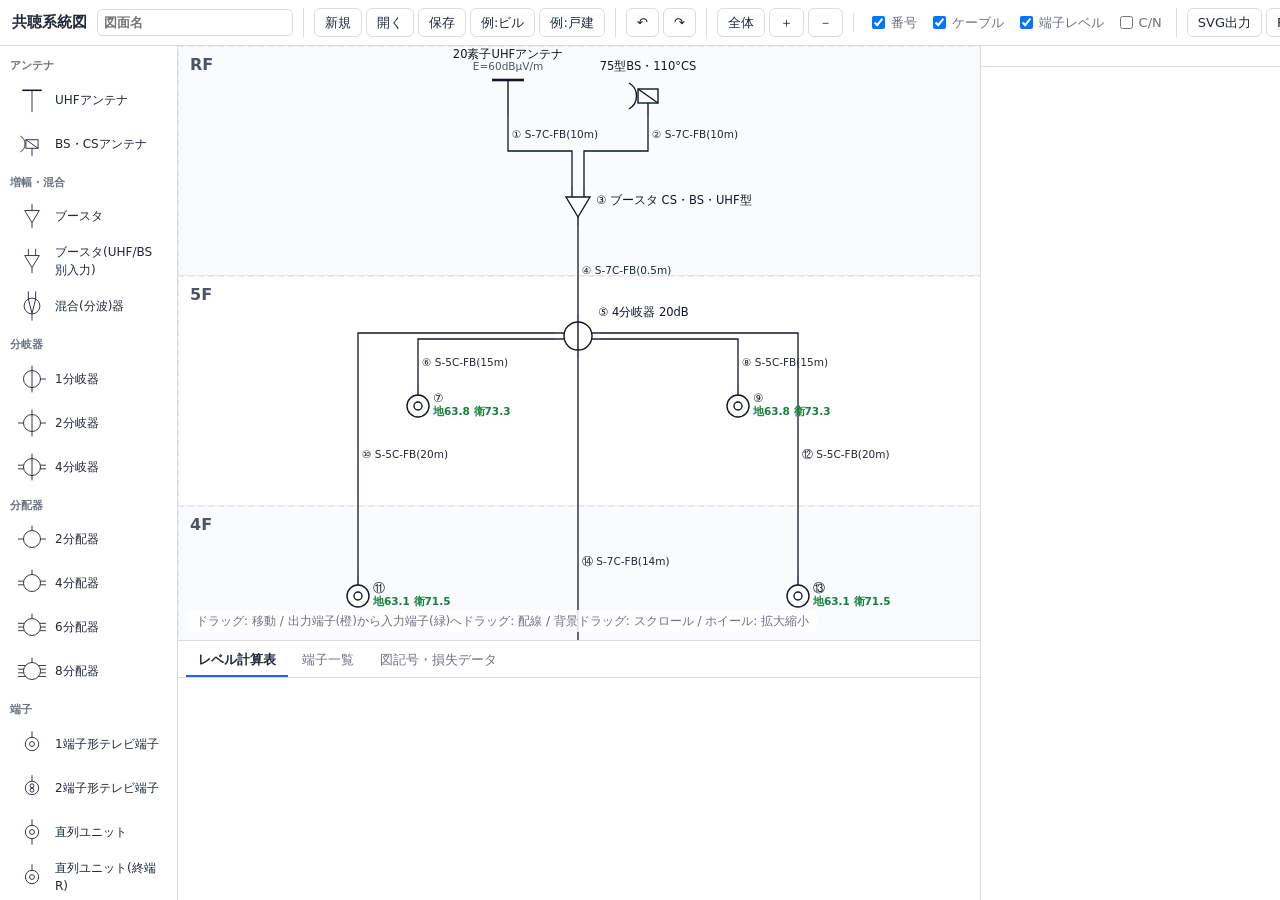
==== index.html @ 1d6944bb "共聴系統図エディタ 初版 テレビ共同受信設備の系統図を描き、端子レベルと C/N を計算するブラウザアプリ。 図記号は国交省 公共建築設備工事標準図(JIS C 0303 準拠)、計算は JEITA " ====
<!doctype html>
<html lang="ja">
<head>
<meta charset="utf-8">
<meta name="viewport" content="width=device-width, initial-scale=1">
<title>共聴系統図エディタ</title>
<link rel="stylesheet" href="style.css?v=9">
</head>
<body>
<header id="toolbar">
  <div class="brand">共聴系統図</div>
  <input id="docTitle" class="title-input" placeholder="図面名">
  <div class="tb-group">
    <button data-act="new" title="新規">新規</button>
    <button data-act="open" title="JSONファイルを開く">開く</button>
    <button data-act="save" title="JSONで保存">保存</button>
    <button data-act="sample" title="サンプル: ビル共同受信 5階新設(JEITA 3-7)">例:ビル</button>
    <button data-act="sample2" title="サンプル: ホーム共同受信 C/N計算例(JEITA 3-8)">例:戸建</button>
  </div>
  <div class="tb-group">
    <button data-act="undo" title="元に戻す (Ctrl+Z)">↶</button>
    <button data-act="redo" title="やり直し (Ctrl+Y)">↷</button>
  </div>
  <div class="tb-group">
    <button data-act="fit" title="全体表示">全体</button>
    <button data-act="zoomin" title="拡大">＋</button>
    <button data-act="zoomout" title="縮小">－</button>
  </div>
  <div class="tb-group">
    <label class="chk"><input type="checkbox" id="showNum" checked>番号</label>
    <label class="chk"><input type="checkbox" id="showCable" checked>ケーブル</label>
    <label class="chk"><input type="checkbox" id="showLvl" checked>端子レベル</label>
    <label class="chk"><input type="checkbox" id="showCN">C/N</label>
  </div>
  <div class="tb-group right">
    <button data-act="svg">SVG出力</button>
    <button data-act="png">PNG出力</button>
    <button data-act="print">印刷</button>
  </div>
  <input type="file" id="fileInput" accept=".json,application/json" hidden>
</header>

<main id="layout">
  <aside id="palette" aria-label="部品"></aside>

  <section id="center">
    <div id="canvasWrap">
      <svg id="canvas" xmlns="http://www.w3.org/2000/svg">
        <g id="viewport"><g id="world"></g><g id="overlay"></g></g>
      </svg>
      <div id="hint"></div>
    </div>
    <div id="bottom">
      <nav class="tabs">
        <button data-tab="calc" class="on">レベル計算表</button>
        <button data-tab="list">端子一覧</button>
        <button data-tab="legend">図記号・損失データ</button>
      </nav>
      <div id="tab-calc" class="tabpane on"></div>
      <div id="tab-list" class="tabpane"></div>
      <div id="tab-legend" class="tabpane"></div>
    </div>
  </section>

  <aside id="side">
    <div id="props"></div>
    <div id="warnings"></div>
  </aside>
</main>

<div id="print"></div>

<script src="js/lib.js?v=9"></script>
<script src="js/sample.js?v=9"></script>
<script src="js/app.js?v=9"></script>
</body>
</html>
---- style.css ----
:root {
  --bg: #f3f4f6;
  --panel: #ffffff;
  --line: #d9dde3;
  --text: #1f2937;
  --muted: #6b7280;
  --accent: #2563eb;
  --accent-soft: #dbeafe;
  --ok: #15803d;
  --ng: #dc2626;
  --warn: #b45309;
  --font: "Yu Gothic UI", "Meiryo", "Hiragino Sans", system-ui, sans-serif;
}
* { box-sizing: border-box; }
html, body { margin: 0; height: 100%; background: var(--bg); color: var(--text); font: 13px/1.5 var(--font); }
button { font: inherit; cursor: pointer; border: 1px solid var(--line); background: #fff; border-radius: 6px; padding: 4px 10px; color: var(--text); }
button:hover { background: #f1f5f9; }
button.danger { color: var(--ng); }
input, select, textarea { font: inherit; border: 1px solid var(--line); border-radius: 5px; padding: 3px 6px; background: #fff; color: var(--text); }
input[type=number] { width: 90px; }

/* toolbar */
#toolbar { height: 46px; display: flex; align-items: center; gap: 10px; padding: 0 12px; background: var(--panel); border-bottom: 1px solid var(--line); overflow-x: auto; white-space: nowrap; }
.brand { font-weight: 700; font-size: 15px; }
.title-input { width: 280px; font-weight: 600; }
.tb-group { display: flex; gap: 4px; align-items: center; padding-left: 10px; border-left: 1px solid var(--line); }
.tb-group.right { margin-left: auto; }
.chk { display: flex; align-items: center; gap: 3px; padding: 0 4px; color: var(--muted); }

/* layout */
#layout { display: grid; grid-template-columns: 178px 1fr 300px; height: calc(100% - 46px); }
#palette { background: var(--panel); border-right: 1px solid var(--line); overflow-y: auto; padding: 8px; }
#side { background: var(--panel); border-left: 1px solid var(--line); overflow-y: auto; }
#center { display: grid; grid-template-rows: 1fr 260px; min-width: 0; min-height: 0; }

/* palette */
.pal-group { margin-bottom: 10px; }
.pal-group h4 { margin: 4px 2px; font-size: 11px; color: var(--muted); font-weight: 600; }
.pal-item { display: flex; align-items: center; gap: 6px; width: 100%; padding: 3px 6px; margin-bottom: 2px; border: 1px solid transparent; background: none; text-align: left; border-radius: 6px; }
.pal-item:hover { background: #f1f5f9; border-color: var(--line); }
.pal-item.armed { background: var(--accent-soft); border-color: var(--accent); }
.pal-item svg { flex: none; }
.pal-item span { font-size: 12px; }

/* canvas */
#canvasWrap { position: relative; overflow: hidden; background: #e5e7eb; }
#canvas { width: 100%; height: 100%; display: block; touch-action: none; user-select: none; }
#canvas.armed { cursor: crosshair; }
#canvas.panning { cursor: grabbing; }
#hint { position: absolute; left: 10px; bottom: 8px; font-size: 12px; color: var(--muted); background: rgba(255,255,255,.85); padding: 2px 8px; border-radius: 4px; pointer-events: none; }

.node { cursor: move; }
.node .hit { fill: transparent; }
.node.sel .sym, .node.sel .boxrect { stroke: var(--accent); }
.node.sel .hit { fill: rgba(37,99,235,.08); }
.node.bad .hit { fill: rgba(220,38,38,.12); }
.node.warn .hit { fill: rgba(217,119,6,.10); }
.port { opacity: 0; cursor: crosshair; }
.port.in { fill: #16a34a; }
.port.out { fill: #ea580c; }
.node:hover .port, #canvas.wiring .port.in { opacity: .9; }
.edge { cursor: pointer; }
.edge .hit { stroke: transparent; stroke-width: 10; fill: none; }
.edge.sel .wire { stroke: var(--accent); stroke-width: 2.2; }
.edge:hover .wire { stroke: #475569; }
.handle { fill: var(--accent); cursor: nwse-resize; }
.boxhit { stroke: transparent; stroke-width: 10; fill: none; cursor: move; }

/* bottom */
#bottom { min-width: 0; background: var(--panel); border-top: 1px solid var(--line); display: flex; flex-direction: column; min-height: 0; }
.tabs { display: flex; gap: 2px; padding: 4px 8px 0; border-bottom: 1px solid var(--line); }
.tabs button { border: none; border-bottom: 2px solid transparent; border-radius: 0; background: none; padding: 5px 12px; color: var(--muted); }
.tabs button.on { color: var(--text); border-bottom-color: var(--accent); font-weight: 600; }
.tabpane { display: none; overflow: auto; padding: 8px 12px; flex: 1; }
.tabpane.on { display: block; }

table.grid { border-collapse: collapse; font-size: 12px; }
table.grid th, table.grid td { border: 1px solid var(--line); padding: 2px 7px; text-align: right; white-space: nowrap; }
table.grid th { background: #f8fafc; font-weight: 600; text-align: center; }
table.grid td.l { text-align: left; }
table.grid td.c { text-align: center; }
table.grid tr.sub td { color: var(--muted); }
table.grid tr.total td { font-weight: 700; background: #f8fafc; }
table.grid tr.clickable { cursor: pointer; }
table.grid tr.clickable:hover td { background: #f1f5f9; }
table.grid tr.selrow td { background: var(--accent-soft); }
.ok { color: var(--ok); }
.ng { color: var(--ng); font-weight: 700; }
.mutedtxt { color: var(--muted); }
.lv { display: block; font-size: 10.5px; color: var(--muted); }

/* side */
#props, #warnings { padding: 10px 12px; }
#warnings { border-top: 1px solid var(--line); }
#side h3 { margin: 0 0 8px; font-size: 14px; }
#side h5 { margin: 12px 0 4px; font-size: 11px; color: var(--muted); border-bottom: 1px solid var(--line); padding-bottom: 2px; }
.field { display: grid; grid-template-columns: 1fr auto; gap: 6px; align-items: center; margin-bottom: 5px; }
.field.wide { grid-template-columns: 1fr; }
.field label { font-size: 12px; color: #374151; }
.field input[type=text], .field textarea, .field.wide input { width: 100%; }
.btnrow { display: flex; gap: 6px; margin-top: 10px; }
.note { font-size: 11px; color: var(--muted); margin: 6px 0; }
.warn-item { padding: 4px 6px; border-radius: 4px; margin-bottom: 3px; font-size: 12px; cursor: pointer; }
.warn-item.err { background: #fef2f2; color: #991b1b; }
.warn-item.warn { background: #fffbeb; color: #92400e; }
.warn-item:hover { filter: brightness(.97); }
.kbd { font-family: ui-monospace, Consolas, monospace; background: #f1f5f9; border: 1px solid var(--line); border-radius: 3px; padding: 0 4px; font-size: 11px; }
.levels { font-size: 11.5px; margin-top: 4px; }

.legend-grid { display: grid; grid-template-columns: repeat(auto-fill, minmax(230px, 1fr)); gap: 6px 16px; margin-bottom: 12px; }
.legend-item { display: flex; align-items: center; gap: 8px; }
.legend-item small { color: var(--muted); display: block; font-size: 11px; }

html, body { overflow: hidden; }

/* responsive */
@media (max-width: 1100px) {
  #layout { grid-template-columns: 60px 1fr 260px; }
  .pal-item span, .pal-group h4 { display: none; }
  .pal-item { justify-content: center; padding: 3px 0; }
  #palette { padding: 6px 4px; }
  .title-input { width: 160px; }
  .brand { display: none; }
  #toolbar { gap: 6px; }
  .tb-group { padding-left: 6px; }
  #toolbar button { padding: 4px 7px; }
}
@media (max-width: 760px) {
  #layout { grid-template-columns: 56px 1fr; grid-template-rows: 1fr 200px; }
  #side { grid-column: 1 / -1; border-left: none; border-top: 1px solid var(--line); }
  #center { grid-template-rows: 1fr 170px; }
  .brand { display: none; }
}

/* print */
#print { display: none; }
@media print {
  @page { size: A3 landscape; margin: 10mm; }
  body { background: #fff; }
  #toolbar, #layout { display: none !important; }
  #print { display: block; }
  #print svg { width: 100%; height: auto; max-height: 180mm; }
  #print table { margin-top: 6mm; }
  #print h2 { font-size: 14px; margin: 6mm 0 2mm; }
}
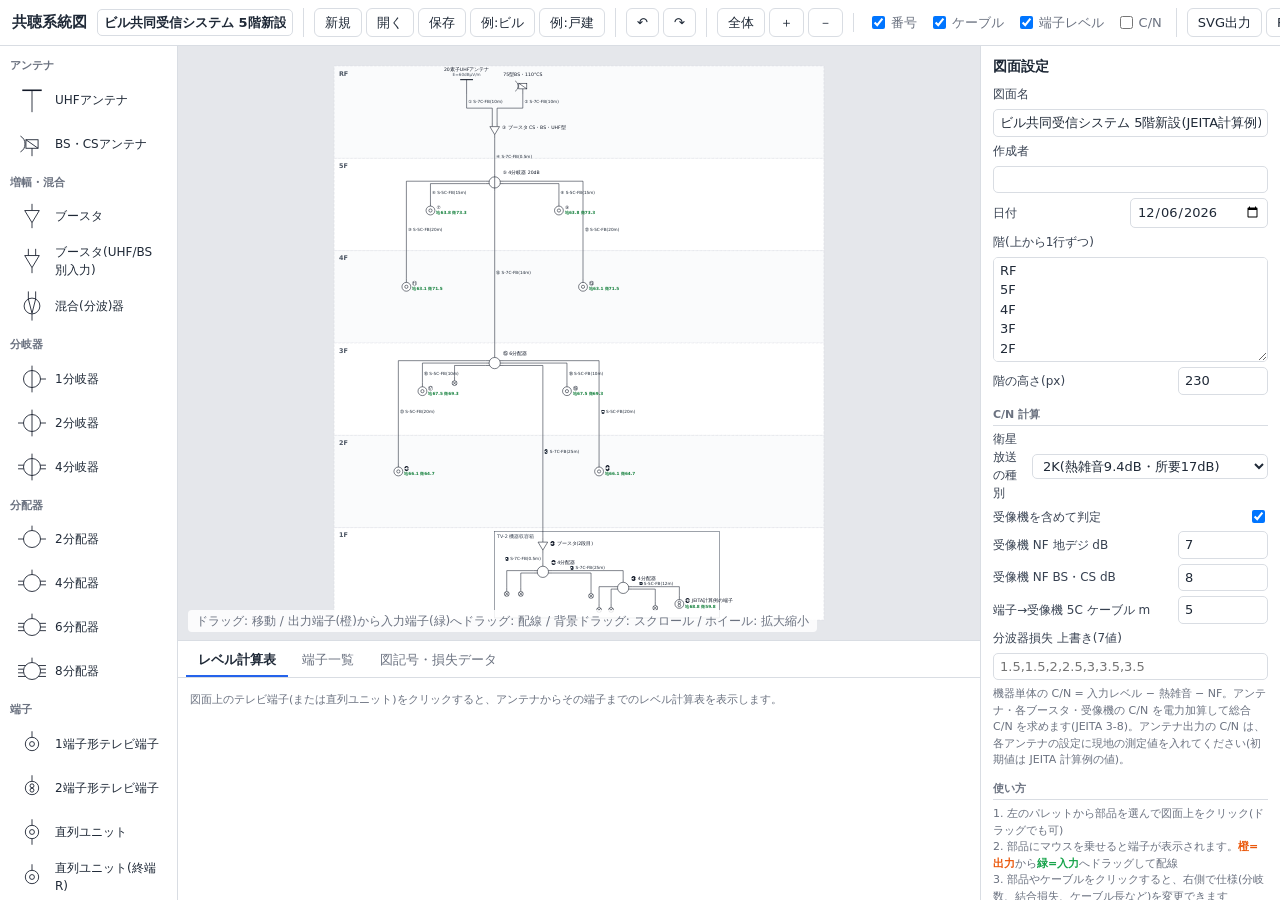
==== commit 51ea2235: "初回アクセス時(保存データなし)に起動できない不具合を修正 サンプル図面に C/N 設定の既定値を補完してから読み込むようにした。  Co-Authored-By: Claude Opus 5.5 <" ====
--- a/index.html
+++ b/index.html
@@ -4,7 +4,7 @@
 <meta charset="utf-8">
 <meta name="viewport" content="width=device-width, initial-scale=1">
 <title>共聴系統図エディタ</title>
-<link rel="stylesheet" href="style.css?v=9">
+<link rel="stylesheet" href="style.css?v=10">
 </head>
 <body>
 <header id="toolbar">
@@ -70,8 +70,8 @@
 
 <div id="print"></div>
 
-<script src="js/lib.js?v=9"></script>
-<script src="js/sample.js?v=9"></script>
-<script src="js/app.js?v=9"></script>
+<script src="js/lib.js?v=10"></script>
+<script src="js/sample.js?v=10"></script>
+<script src="js/app.js?v=10"></script>
 </body>
 </html>
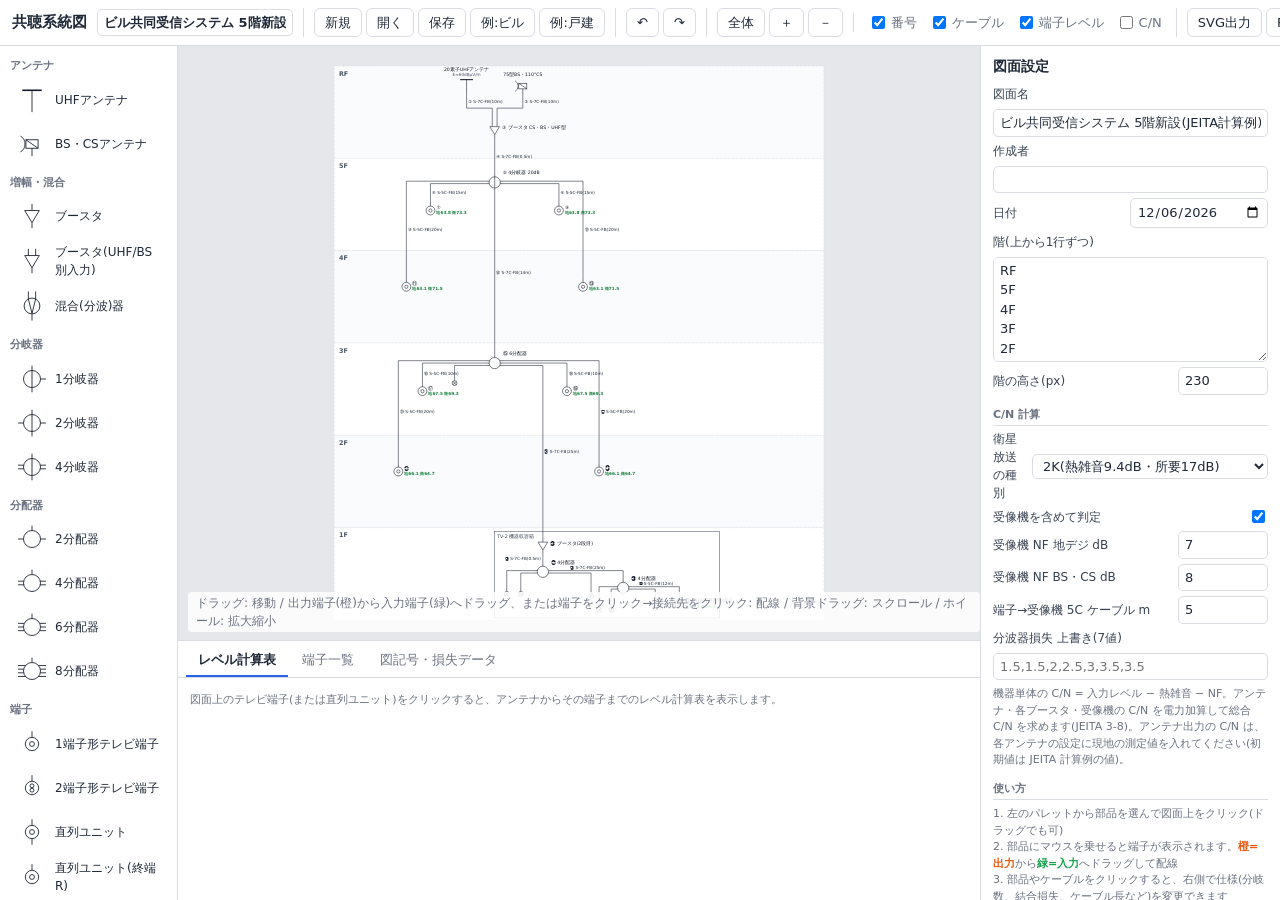
==== commit e093bc4f: "スマホ表示に対応 - 幅760px以下/高さ520px以下で図面を全画面表示し、部品・詳細・計算表・チェックを下部タブのシートで開く - ツールバーを ☰ メニューに集約 - 2本指ピンチで拡大縮小・" ====
--- a/index.html
+++ b/index.html
@@ -2,15 +2,17 @@
 <html lang="ja">
 <head>
 <meta charset="utf-8">
-<meta name="viewport" content="width=device-width, initial-scale=1">
+<meta name="viewport" content="width=device-width, initial-scale=1, viewport-fit=cover">
+<meta name="theme-color" content="#ffffff">
 <title>共聴系統図エディタ</title>
-<link rel="stylesheet" href="style.css?v=10">
+<link rel="stylesheet" href="style.css?v=12">
 </head>
 <body>
 <header id="toolbar">
+  <button id="menuBtn" class="m-only" aria-label="メニュー" aria-expanded="false">☰</button>
   <div class="brand">共聴系統図</div>
   <input id="docTitle" class="title-input" placeholder="図面名">
-  <div class="tb-group">
+  <div class="tb-group collapsible">
     <button data-act="new" title="新規">新規</button>
     <button data-act="open" title="JSONファイルを開く">開く</button>
     <button data-act="save" title="JSONで保存">保存</button>
@@ -26,13 +28,13 @@
     <button data-act="zoomin" title="拡大">＋</button>
     <button data-act="zoomout" title="縮小">－</button>
   </div>
-  <div class="tb-group">
+  <div class="tb-group collapsible">
     <label class="chk"><input type="checkbox" id="showNum" checked>番号</label>
     <label class="chk"><input type="checkbox" id="showCable" checked>ケーブル</label>
     <label class="chk"><input type="checkbox" id="showLvl" checked>端子レベル</label>
     <label class="chk"><input type="checkbox" id="showCN">C/N</label>
   </div>
-  <div class="tb-group right">
+  <div class="tb-group right collapsible">
     <button data-act="svg">SVG出力</button>
     <button data-act="png">PNG出力</button>
     <button data-act="print">印刷</button>
@@ -68,10 +70,17 @@
   </aside>
 </main>
 
+<nav id="mnav" class="m-only" aria-label="パネル切替">
+  <button data-sheet="palette"><span class="ico">＋</span>部品</button>
+  <button data-sheet="props"><span class="ico">⚙</span>詳細</button>
+  <button data-sheet="calc"><span class="ico">▦</span>計算表</button>
+  <button data-sheet="check"><span class="ico">!</span>チェック<b id="mBadge"></b></button>
+</nav>
+
 <div id="print"></div>
 
-<script src="js/lib.js?v=10"></script>
-<script src="js/sample.js?v=10"></script>
-<script src="js/app.js?v=10"></script>
+<script src="js/lib.js?v=12"></script>
+<script src="js/sample.js?v=12"></script>
+<script src="js/app.js?v=12"></script>
 </body>
 </html>
--- a/style.css
+++ b/style.css
@@ -125,11 +125,90 @@
   .tb-group { padding-left: 6px; }
   #toolbar button { padding: 4px 7px; }
 }
-@media (max-width: 760px) {
-  #layout { grid-template-columns: 56px 1fr; grid-template-rows: 1fr 200px; }
-  #side { grid-column: 1 / -1; border-left: none; border-top: 1px solid var(--line); }
-  #center { grid-template-rows: 1fr 170px; }
-  .brand { display: none; }
+
+/* ---------- スマホ (幅760px以下、または高さ520px以下 = 横向きのスマホ) ---------- */
+.m-only { display: none; }
+.coarse .port { pointer-events: none; }
+.coarse .node.sel .port, .coarse #canvas.wiring .port.in { pointer-events: auto; opacity: .9; }
+.coarse .edge .hit { stroke-width: 18; }
+button, .pal-item, #mnav button { touch-action: manipulation; -webkit-tap-highlight-color: transparent; }
+
+@media (max-width: 760px), (max-height: 520px) {
+  :root { --nav-h: 58px; --tb-h: 52px; }
+  .m-only { display: flex; }
+  html, body { font-size: 15px; }
+  input, select, textarea { font-size: 16px; min-height: 38px; }   /* iOS の自動ズーム防止 */
+  input[type=checkbox] { min-height: 0; width: 22px; height: 22px; }
+  input[type=number] { width: 110px; }
+
+  /* ツールバー: ☰ / 図面名 / 元に戻す・全体 */
+  #toolbar { height: var(--tb-h); padding: 0 8px; gap: 6px; overflow: visible; position: relative; z-index: 40; }
+  #toolbar .collapsible, .brand, [data-act=zoomin], [data-act=zoomout] { display: none; }
+  #toolbar button { min-width: 42px; min-height: 40px; padding: 4px 8px; font-size: 16px; }
+  #menuBtn { justify-content: center; align-items: center; font-size: 20px; }
+  .title-input { flex: 1; min-width: 0; width: auto; }
+  .tb-group { border-left: none; padding-left: 0; }
+  #toolbar.menu-open { position: fixed; inset: 0 0 auto 0; height: auto; flex-wrap: wrap; padding: 8px; box-shadow: 0 8px 24px rgba(0,0,0,.18); }
+  #toolbar.menu-open .collapsible { display: flex; flex-wrap: wrap; width: 100%; gap: 6px; padding: 8px 0 0; border-top: 1px solid var(--line); margin: 0; }
+  #toolbar.menu-open .chk { font-size: 15px; padding: 6px 8px; border: 1px solid var(--line); border-radius: 6px; color: var(--text); }
+
+  /* 図面を全画面に */
+  #layout { display: block; height: calc(100% - var(--tb-h) - var(--nav-h) - env(safe-area-inset-bottom)); }
+  #center { display: block; height: 100%; }
+  #canvasWrap { height: 100%; }
+  #hint { left: 8px; right: 8px; bottom: 8px; font-size: 12px; text-align: center; }
+
+  /* 下からのシート */
+  #palette, #side, #bottom {
+    position: fixed; left: 0; right: 0; bottom: calc(var(--nav-h) + env(safe-area-inset-bottom));
+    height: min(60vh, 560px); z-index: 30; display: block; overflow-y: auto;
+    background: var(--panel); border: none; border-top: 1px solid var(--line); border-radius: 14px 14px 0 0;
+    box-shadow: 0 -8px 24px rgba(0,0,0,.14); transform: translateY(115%); transition: transform .2s ease; visibility: hidden;
+  }
+  #bottom { display: flex; }
+  body.sheet-palette #palette, body.sheet-side #side, body.sheet-bottom #bottom { transform: none; visibility: visible; }
+
+  /* 部品パレット: 大きいタイル */
+  #palette { padding: 10px 12px 16px; }
+  .pal-group { display: grid; grid-template-columns: repeat(auto-fill, minmax(96px, 1fr)); gap: 6px; margin-bottom: 12px; }
+  .pal-group h4 { display: block; grid-column: 1 / -1; font-size: 13px; margin: 2px 0 0; }
+  .pal-item { flex-direction: column; justify-content: center; gap: 2px; padding: 8px 4px; margin: 0; border: 1px solid var(--line); min-height: 76px; }
+  .pal-item span { display: block; font-size: 12px; text-align: center; line-height: 1.3; }
+
+  /* 詳細・チェック */
+  #props, #warnings { padding: 14px 16px; }
+  #side h3 { font-size: 17px; }
+  #side h5 { font-size: 13px; }
+  .field { margin-bottom: 8px; }
+  .field label { font-size: 14px; }
+  .note { font-size: 13px; }
+  .btnrow button { min-height: 42px; flex: 1; font-size: 15px; }
+  .warn-item { padding: 10px; font-size: 14px; }
+  .levels { font-size: 13px; }
+
+  /* 計算表 */
+  .tabs { padding: 6px 8px 0; overflow-x: auto; }
+  .tabs button { padding: 10px 12px; font-size: 14px; white-space: nowrap; }
+  table.grid { font-size: 13px; }
+  table.grid th, table.grid td { padding: 5px 8px; }
+  table.grid.stacked { width: 100%; table-layout: fixed; font-size: 12.5px; }
+  table.grid.stacked th, table.grid.stacked td { padding: 4px 2px; white-space: normal; }
+  table.grid.stacked tr.mlbl td { text-align: left; background: #f8fafc; color: var(--text); font-weight: 600; padding: 5px 6px; border-bottom-style: dashed; }
+  table.grid.stacked tr.mlbl.sub td { font-weight: 400; color: var(--muted); }
+  table.grid.stacked tr.mlbl.total td { background: #eef2f7; }
+  table.grid.stacked .lv { font-size: 10.5px; }
+
+  /* 下部ナビ */
+  #mnav { position: fixed; left: 0; right: 0; bottom: 0; height: calc(var(--nav-h) + env(safe-area-inset-bottom));
+    padding-bottom: env(safe-area-inset-bottom); background: var(--panel); border-top: 1px solid var(--line); z-index: 35; }
+  #mnav button { flex: 1; position: relative; display: flex; flex-direction: column; align-items: center; justify-content: center; gap: 1px;
+    border: none; border-radius: 0; background: none; color: var(--muted); font-size: 12px; }
+  #mnav .ico { font-size: 19px; line-height: 1.1; }
+  #mnav button.on { color: var(--accent); font-weight: 700; }
+  #mnav button.has-sel::after { content: ""; position: absolute; top: 8px; right: calc(50% - 22px); width: 8px; height: 8px; border-radius: 50%; background: var(--accent); }
+  #mBadge { position: absolute; top: 5px; left: calc(50% + 8px); min-width: 18px; height: 18px; padding: 0 5px; border-radius: 9px;
+    background: var(--ng); color: #fff; font-size: 11px; line-height: 18px; }
+  #mBadge:empty { display: none; }
 }
 
 /* print */
@@ -137,7 +216,7 @@
 @media print {
   @page { size: A3 landscape; margin: 10mm; }
   body { background: #fff; }
-  #toolbar, #layout { display: none !important; }
+  #toolbar, #layout, #mnav { display: none !important; }
   #print { display: block; }
   #print svg { width: 100%; height: auto; max-height: 180mm; }
   #print table { margin-top: 6mm; }
